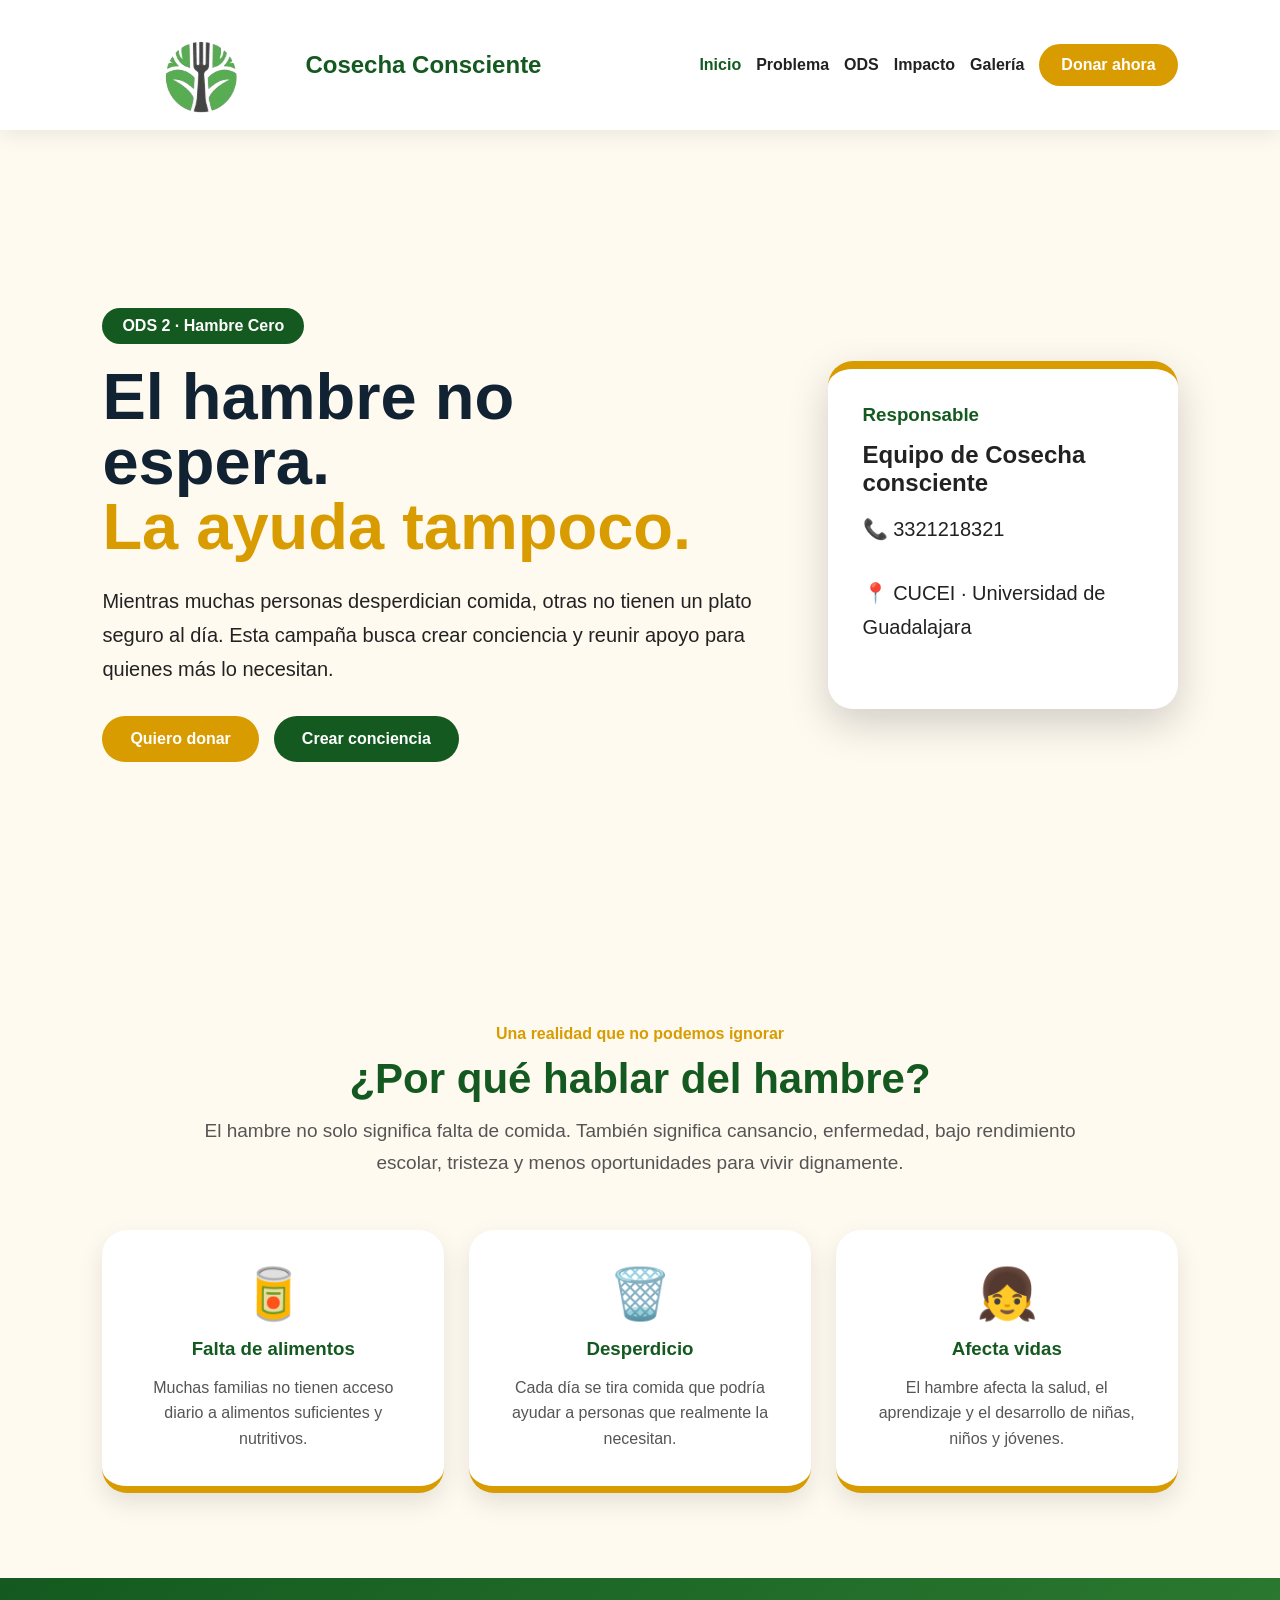
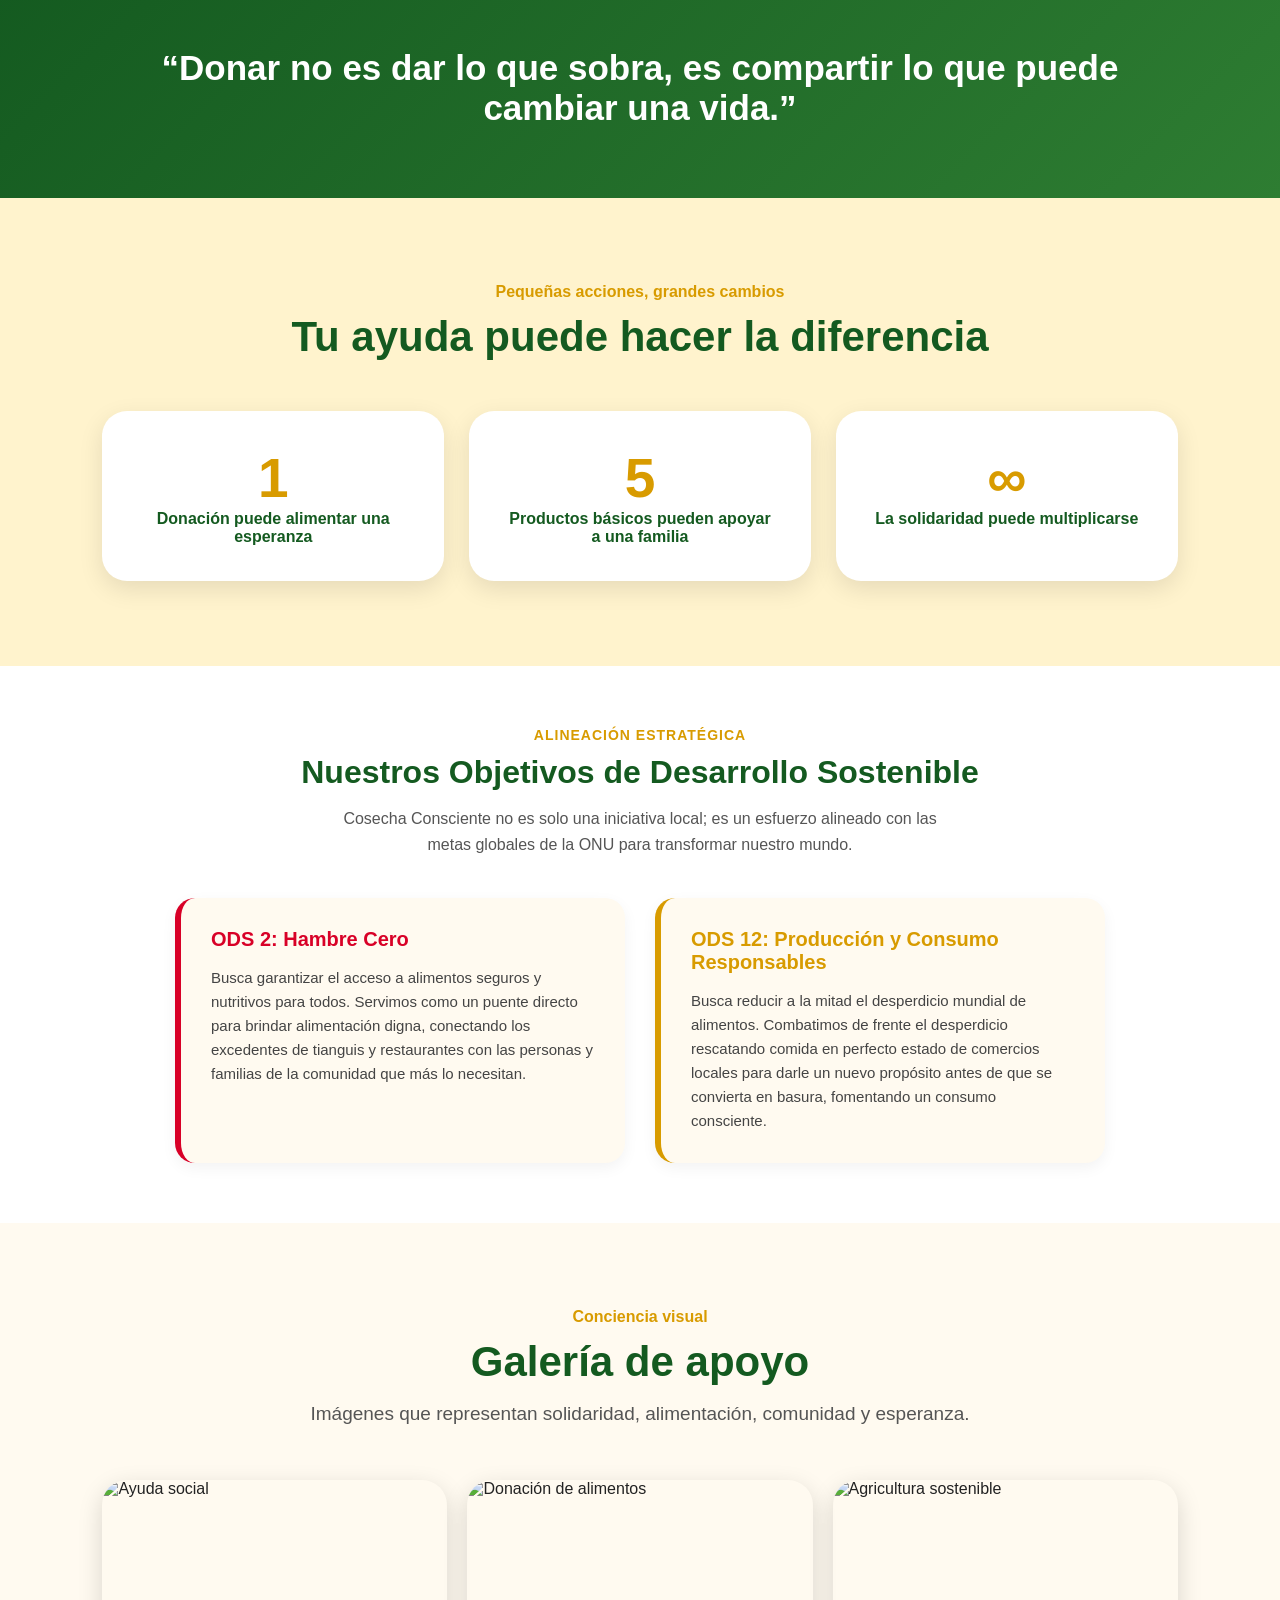
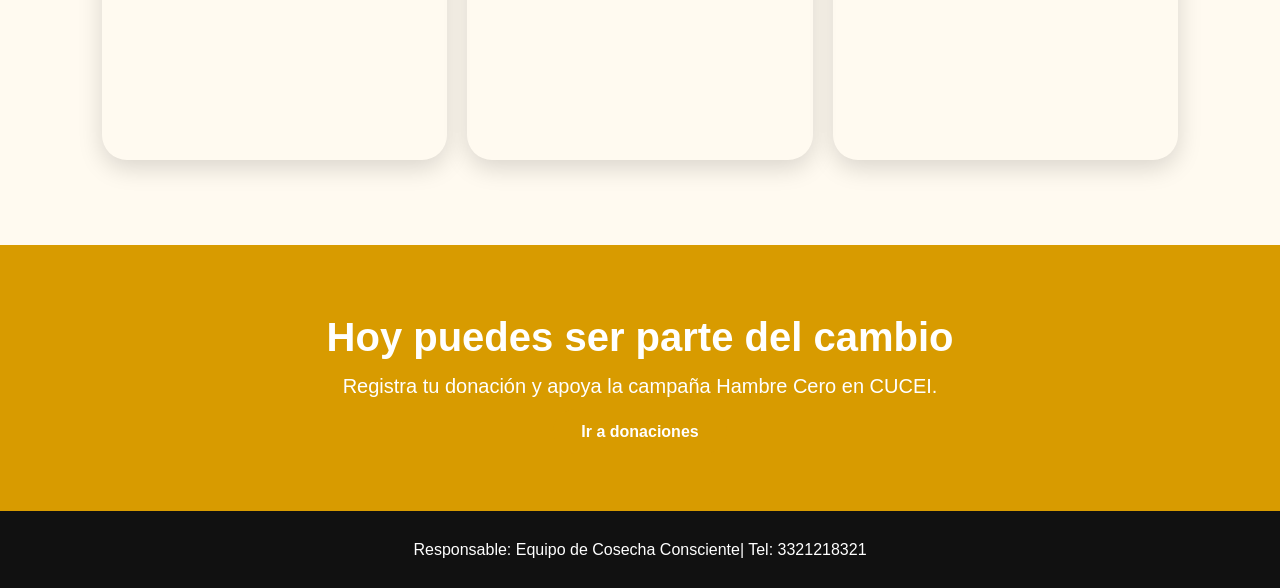
==== index.html @ c994733c "Add files via upload" ====
<!DOCTYPE html>
<html lang="es">
<head>
    <meta charset="UTF-8">
    <meta name="viewport" content="width=device-width, initial-scale=1.0">
    <title>Cosecha Consciente</title>
    <link rel="stylesheet" href="style.css">
</head>
<body>

<header class="navbar">
    <div class="logo">
        <img src="logooo2.png" alt="Logo Cosecha Consciente">
        <div>
            <h2>Cosecha Consciente</h2>
        </div>
    </div>

   <nav>
    <a href="index.html" class="activo">Inicio</a>
    <a href="#problema">Problema</a>
    <a href="#ods">ODS</a> <a href="#impacto">Impacto</a>
    <a href="#galeria">Galería</a>
    <a href="donaciones.html" class="btn-menu">Donar ahora</a>
</nav>
</header>

<section class="hero impactante">
    <div class="hero-texto animar">
        <span class="etiqueta">ODS 2 · Hambre Cero</span>
        <h1>El hambre no espera. <br><span>La ayuda tampoco.</span></h1>
        <p>
            Mientras muchas personas desperdician comida, otras no tienen un plato seguro al día.
            Esta campaña busca crear conciencia y reunir apoyo para quienes más lo necesitan.
        </p>

        <div class="botones">
            <a href="donaciones.html" class="btn btn-amarillo">Quiero donar</a>
            <a href="#problema" class="btn btn-verde">Crear conciencia</a>
        </div>
    </div>

    <div class="hero-card animar">
        <h3>Responsable</h3>
        <h2>Equipo de Cosecha consciente</h2>
        <p>📞 3321218321</p>
        <p>📍 CUCEI · Universidad de Guadalajara</p>
    </div>
</section>

<section class="seccion" id="problema">
    <div class="titulo animar">
        <span class="subtitulo">Una realidad que no podemos ignorar</span>
        <h2>¿Por qué hablar del hambre?</h2>
        <p>
            El hambre no solo significa falta de comida. También significa cansancio, enfermedad,
            bajo rendimiento escolar, tristeza y menos oportunidades para vivir dignamente.
        </p>
    </div>

    <div class="tarjetas">
        <div class="tarjeta animar">
            <span>🥫</span>
            <h3>Falta de alimentos</h3>
            <p>Muchas familias no tienen acceso diario a alimentos suficientes y nutritivos.</p>
        </div>

        <div class="tarjeta animar">
            <span>🗑️</span>
            <h3>Desperdicio</h3>
            <p>Cada día se tira comida que podría ayudar a personas que realmente la necesitan.</p>
        </div>

        <div class="tarjeta animar">
            <span>👧</span>
            <h3>Afecta vidas</h3>
            <p>El hambre afecta la salud, el aprendizaje y el desarrollo de niñas, niños y jóvenes.</p>
        </div>
    </div>
</section>

<section class="bloque-frase">
    <h2>“Donar no es dar lo que sobra, es compartir lo que puede cambiar una vida.”</h2>
</section>

<section class="seccion impacto" id="impacto">
    <div class="titulo animar">
        <span class="subtitulo">Pequeñas acciones, grandes cambios</span>
        <h2>Tu ayuda puede hacer la diferencia</h2>
    </div>

    <div class="contador-grid">
        <div class="contador animar">
            <h3>1</h3>
            <p>Donación puede alimentar una esperanza</p>
        </div>

        <div class="contador animar">
            <h3>5</h3>
            <p>Productos básicos pueden apoyar a una familia</p>
        </div>

        <div class="contador animar">
            <h3>∞</h3>
            <p>La solidaridad puede multiplicarse</p>
        </div>
    </div>
</section>
<section class="seccion-ods" id="ods">
    <div class="ods-titulo animar">
        <span class="ods-subtitulo">Alineación Estratégica</span>
        <h2>Nuestros Objetivos de Desarrollo Sostenible</h2>
        <p>Cosecha Consciente no es solo una iniciativa local; es un esfuerzo alineado con las metas globales de la ONU para transformar nuestro mundo.</p>
    </div>

    <div class="ods-grid">
        <div class="ods-tarjeta animar tarjeta-hambre">
            <h3>ODS 2: Hambre Cero</h3>
            <p>
                Busca garantizar el acceso a alimentos seguros y nutritivos para todos. Servimos como un puente directo para brindar alimentación digna, conectando los excedentes de tianguis y restaurantes con las personas y familias de la comunidad que más lo necesitan.
            </p>
        </div>

        <div class="ods-tarjeta animar tarjeta-consumo">
            <h3>ODS 12: Producción y Consumo Responsables</h3>
            <p>
                Busca reducir a la mitad el desperdicio mundial de alimentos. Combatimos de frente el desperdicio rescatando comida en perfecto estado de comercios locales para darle un nuevo propósito antes de que se convierta en basura, fomentando un consumo consciente.
            </p>
        </div>
    </div>
</section>
<section class="seccion galeria" id="galeria">
    <div class="titulo animar">
        <span class="subtitulo">Conciencia visual</span>
        <h2>Galería de apoyo</h2>
        <p>Imágenes que representan solidaridad, alimentación, comunidad y esperanza.</p>
    </div>

    <div class="galeria-grid">
        <img class="animar" src="https://images.unsplash.com/photo-1488521787991-ed7bbaae773c?auto=format&fit=crop&w=900&q=80" alt="Ayuda social">
        <img class="animar" src="https://images.unsplash.com/photo-1593113598332-cd288d649433?auto=format&fit=crop&w=900&q=80" alt="Donación de alimentos">
        <img class="animar" src="https://images.unsplash.com/photo-1464226184884-fa280b87c399?auto=format&fit=crop&w=900&q=80" alt="Agricultura sostenible">
    </div>
</section>

<section class="llamado">
    <h2>Hoy puedes ser parte del cambio</h2>
    <p>Registra tu donación y apoya la campaña Hambre Cero en CUCEI.</p>
    <a href="donaciones.html" class="btn btn-amarillo">Ir a donaciones</a>
</section>

<footer>
    <p>Responsable: Equipo de Cosecha Consciente| Tel: 3321218321</p>
</footer>

<script src="script.js"></script>
</body>
</html>
---- style.css ----
* {
    margin: 0;
    padding: 0;
    box-sizing: border-box;
}

html {
    scroll-behavior: smooth;
}

body {
    font-family: Arial, Helvetica, sans-serif;
    background: #fffaf0;
    color: #222;
}

.navbar {
    background: white;
    padding: 15px 8%;
    display: flex;
    justify-content: space-between;
    align-items: center;
    box-shadow: 0 5px 20px rgba(0,0,0,0.08);
    position: sticky;
    top: 0;
    z-index: 100;
}

.logo {
    display: flex;
    gap: 3px;
    align-items: center;
}

.logo span {
    font-size: 40px;
}

.logo h2 {
    color: #145a20;
}

.logo p {
    color: #d89b00;
    font-weight: bold;
}

nav {
    display: flex;
    gap: 15px;
    align-items: center;
}

nav a {
    text-decoration: none;
    color: #222;
    font-weight: bold;
    position: relative;
}

nav a:hover,
nav a.activo {
    color: #145a20;
}

.btn-menu {
    background: #d89b00;
    color: white !important;
    padding: 12px 22px;
    border-radius: 30px;
}

.hero {
    min-height: 90vh;
    padding: 90px 8%;
    display: flex;
    justify-content: space-between;
    align-items: center;
    gap: 40px;
}

.impactante {
    background:
    linear-gradient(90deg, rgba(255,250,240,0.97) 35%, rgba(255,250,240,0.45)),
    url("https://images.unsplash.com/photo-1593113598332-cd288d649433?auto=format&fit=crop&w=1600&q=80");
    background-size: cover;
    background-position: center;
}

.hero-texto {
    max-width: 650px;
}

.etiqueta {
    display: inline-block;
    background: #145a20;
    color: white;
    padding: 9px 20px;
    border-radius: 25px;
    font-weight: bold;
    margin-bottom: 20px;
}

.hero h1 {
    font-size: 65px;
    line-height: 1;
    color: #123;
    margin-bottom: 25px;
}

.hero h1 span {
    color: #d89b00;
}

.hero p {
    font-size: 20px;
    line-height: 1.7;
    margin-bottom: 30px;
}

.botones {
    display: flex;
    gap: 15px;
    flex-wrap: wrap;
}

.btn {
    border: none;
    padding: 14px 28px;
    border-radius: 30px;
    font-weight: bold;
    text-decoration: none;
    cursor: pointer;
    transition: 0.3s;
    font-size: 16px;
}

.btn:hover {
    transform: scale(1.05);
}

.btn-amarillo {
    background: #d89b00;
    color: white;
}

.btn-verde {
    background: #145a20;
    color: white;
}

.btn-rojo {
    background: #b00020;
    color: white;
}

.hero-card {
    background: white;
    max-width: 350px;
    padding: 35px;
    border-radius: 25px;
    box-shadow: 0 15px 40px rgba(0,0,0,0.18);
    border-top: 8px solid #d89b00;
}

.hero-card h3 {
    color: #145a20;
    margin-bottom: 15px;
}

.hero-card h2 {
    margin-bottom: 15px;
}

.seccion {
    padding: 85px 8%;
}

.titulo {
    text-align: center;
    max-width: 900px;
    margin: auto;
    margin-bottom: 50px;
}

.subtitulo {
    color: #d89b00;
    font-weight: bold;
}

.titulo h2 {
    color: #145a20;
    font-size: 42px;
    margin: 12px 0;
}

.titulo p {
    color: #555;
    font-size: 19px;
    line-height: 1.7;
}

.tarjetas {
    display: grid;
    grid-template-columns: repeat(auto-fit, minmax(260px, 1fr));
    gap: 25px;
}

.tarjeta {
    background: white;
    padding: 35px;
    border-radius: 25px;
    box-shadow: 0 10px 25px rgba(0,0,0,0.10);
    text-align: center;
    border-bottom: 7px solid #d89b00;
    transition: 0.3s;
}

.tarjeta:hover {
    transform: translateY(-12px);
}

.tarjeta span {
    font-size: 50px;
}

.tarjeta h3 {
    color: #145a20;
    margin: 15px 0;
}

.tarjeta p {
    color: #555;
    line-height: 1.6;
}

.bloque-frase {
    background: linear-gradient(135deg, #145a20, #2e7d32);
    color: white;
    text-align: center;
    padding: 70px 10%;
}

.bloque-frase h2 {
    font-size: 35px;
}

.impacto {
    background: #fff3cd;
}

.contador-grid {
    display: grid;
    grid-template-columns: repeat(auto-fit, minmax(220px, 1fr));
    gap: 25px;
}
.seccion-ods {
    padding: 60px 8%;
    background-color: #ffffff;
}

.ods-titulo {
    text-align: center;
    margin-bottom: 40px;
}

.ods-subtitulo {
    color: #d89b00;
    font-weight: bold;
    text-transform: uppercase;
    font-size: 14px;
    letter-spacing: 1px;
}

.seccion-ods h2 {
    color: #145a20;
    font-size: 32px;
    margin-top: 10px;
}

.seccion-ods p {
    color: #555;
    max-width: 600px;
    margin: 15px auto 0;
    line-height: 1.6;
}

.ods-grid {
    display: flex;
    gap: 30px;
    flex-wrap: wrap;
    justify-content: center;
    margin-top: 20px;
}

.ods-tarjeta {
    background: #fffaf0;
    padding: 30px;
    border-radius: 20px;
    box-shadow: 0 5px 15px rgba(0,0,0,0.05);
    max-width: 450px;
    flex: 1;
    min-width: 280px;
    transition: transform 0.3s ease;
}

.ods-tarjeta:hover {
    transform: translateY(-5px);
}

.tarjeta-hambre {
    border-left: 6px solid #d80027; /* Rojo característico de ODS 2 */
}

.tarjeta-consumo {
    border-left: 6px solid #d89b00; /* Dorado/Naranja de ODS 12 */
}

.ods-tarjeta h3 {
    margin-bottom: 15px;
    font-size: 20px;
}

.tarjeta-hambre h3 {
    color: #d80027;
}

.tarjeta-consumo h3 {
    color: #d89b00;
}

.ods-tarjeta p {
    color: #444;
    font-size: 15px;
    line-height: 1.6;
    text-align: left;
}
.contador {
    background: white;
    padding: 35px;
    border-radius: 25px;
    text-align: center;
    box-shadow: 0 8px 25px rgba(0,0,0,0.10);
}

.contador h3 {
    font-size: 55px;
    color: #d89b00;
}

.contador p {
    color: #145a20;
    font-weight: bold;
}

.galeria-grid {
    display: grid;
    grid-template-columns: repeat(auto-fit, minmax(260px, 1fr));
    gap: 20px;
}

.galeria-grid img {
    width: 100%;
    height: 280px;
    object-fit: cover;
    border-radius: 25px;
    box-shadow: 0 8px 25px rgba(0,0,0,0.15);
    transition: 0.3s;
}

.galeria-grid img:hover {
    transform: scale(1.04);
}

.llamado {
    background: #d89b00;
    color: white;
    text-align: center;
    padding: 70px 8%;
}

.llamado h2 {
    font-size: 40px;
    margin-bottom: 15px;
}

.llamado p {
    font-size: 20px;
    margin-bottom: 25px;
}

.hero-donaciones {
    padding: 90px 8%;
    color: white;
    background:
    linear-gradient(rgba(20,90,32,0.88), rgba(20,90,32,0.88)),
    url("https://images.unsplash.com/photo-1593113598332-cd288d649433?auto=format&fit=crop&w=1600&q=80");
    background-size: cover;
    background-position: center;
}

.hero-donaciones h1 {
    font-size: 55px;
    margin: 15px 0;
}

.hero-donaciones p {
    font-size: 20px;
    max-width: 800px;
    line-height: 1.7;
}

.donacion-layout {
    padding: 70px 8%;
    display: grid;
    grid-template-columns: 1.1fr 0.9fr;
    gap: 35px;
}

.info-donacion,
.form-card {
    background: white;
    padding: 35px;
    border-radius: 25px;
    box-shadow: 0 10px 30px rgba(0,0,0,0.12);
}

.info-donacion h2,
.form-card h2 {
    color: #145a20;
    margin-bottom: 20px;
}

.info-box {
    background: #f6f8ef;
    padding: 20px;
    border-radius: 18px;
    margin-bottom: 20px;
    border-left: 6px solid #d89b00;
}

.info-box h3 {
    color: #145a20;
    margin-bottom: 8px;
}

.info-box p {
    line-height: 1.6;
}

.mini-grid {
    display: grid;
    grid-template-columns: repeat(auto-fit, minmax(180px, 1fr));
    gap: 12px;
}

.mini-grid div {
    background: #fff3cd;
    padding: 15px;
    border-radius: 15px;
    font-weight: bold;
    color: #145a20;
}

form {
    display: flex;
    flex-direction: column;
}

form label {
    font-weight: bold;
    margin-top: 15px;
    margin-bottom: 6px;
}

form input,
form textarea,
form select {
    padding: 13px;
    border-radius: 12px;
    border: 2px solid #ddd;
    font-size: 16px;
}

form input:focus,
form textarea:focus,
form select:focus {
    outline: none;
    border-color: #d89b00;
}

form button {
    margin-top: 25px;
}

.modal {
    display: none;
    position: fixed;
    z-index: 300;
    top: 0;
    left: 0;
    width: 100%;
    height: 100vh;
    background: rgba(0,0,0,0.65);
    justify-content: center;
    align-items: center;
    padding: 20px;
}

.modal-contenido {
    background: white;
    padding: 35px;
    border-radius: 25px;
    max-width: 550px;
    width: 100%;
    box-shadow: 0 15px 40px rgba(0,0,0,0.30);
}

.modal-contenido h2 {
    color: #145a20;
    margin-bottom: 15px;
}

.modal-contenido p {
    line-height: 1.7;
    margin-bottom: 25px;
}

.modal-botones {
    display: flex;
    gap: 15px;
    flex-wrap: wrap;
}

footer {
    background: #111;
    color: white;
    text-align: center;
    padding: 25px;
    line-height: 1.7;
}

.animar {
    opacity: 0;
    transform: translateY(40px);
    transition: 0.9s ease;
}

.animar.visible {
    opacity: 1;
    transform: translateY(0);
}

@media (max-width: 900px) {
    .navbar {
        flex-direction: column;
        gap: 15px;
    }

    nav {
        flex-wrap: wrap;
        justify-content: center;
    }

    .hero {
        flex-direction: column;
        text-align: center;
    }

    .hero h1 {
        font-size: 45px;
    }

    .donacion-layout {
        grid-template-columns: 1fr;
    }

    .hero-donaciones h1 {
        font-size: 42px;
    }
}
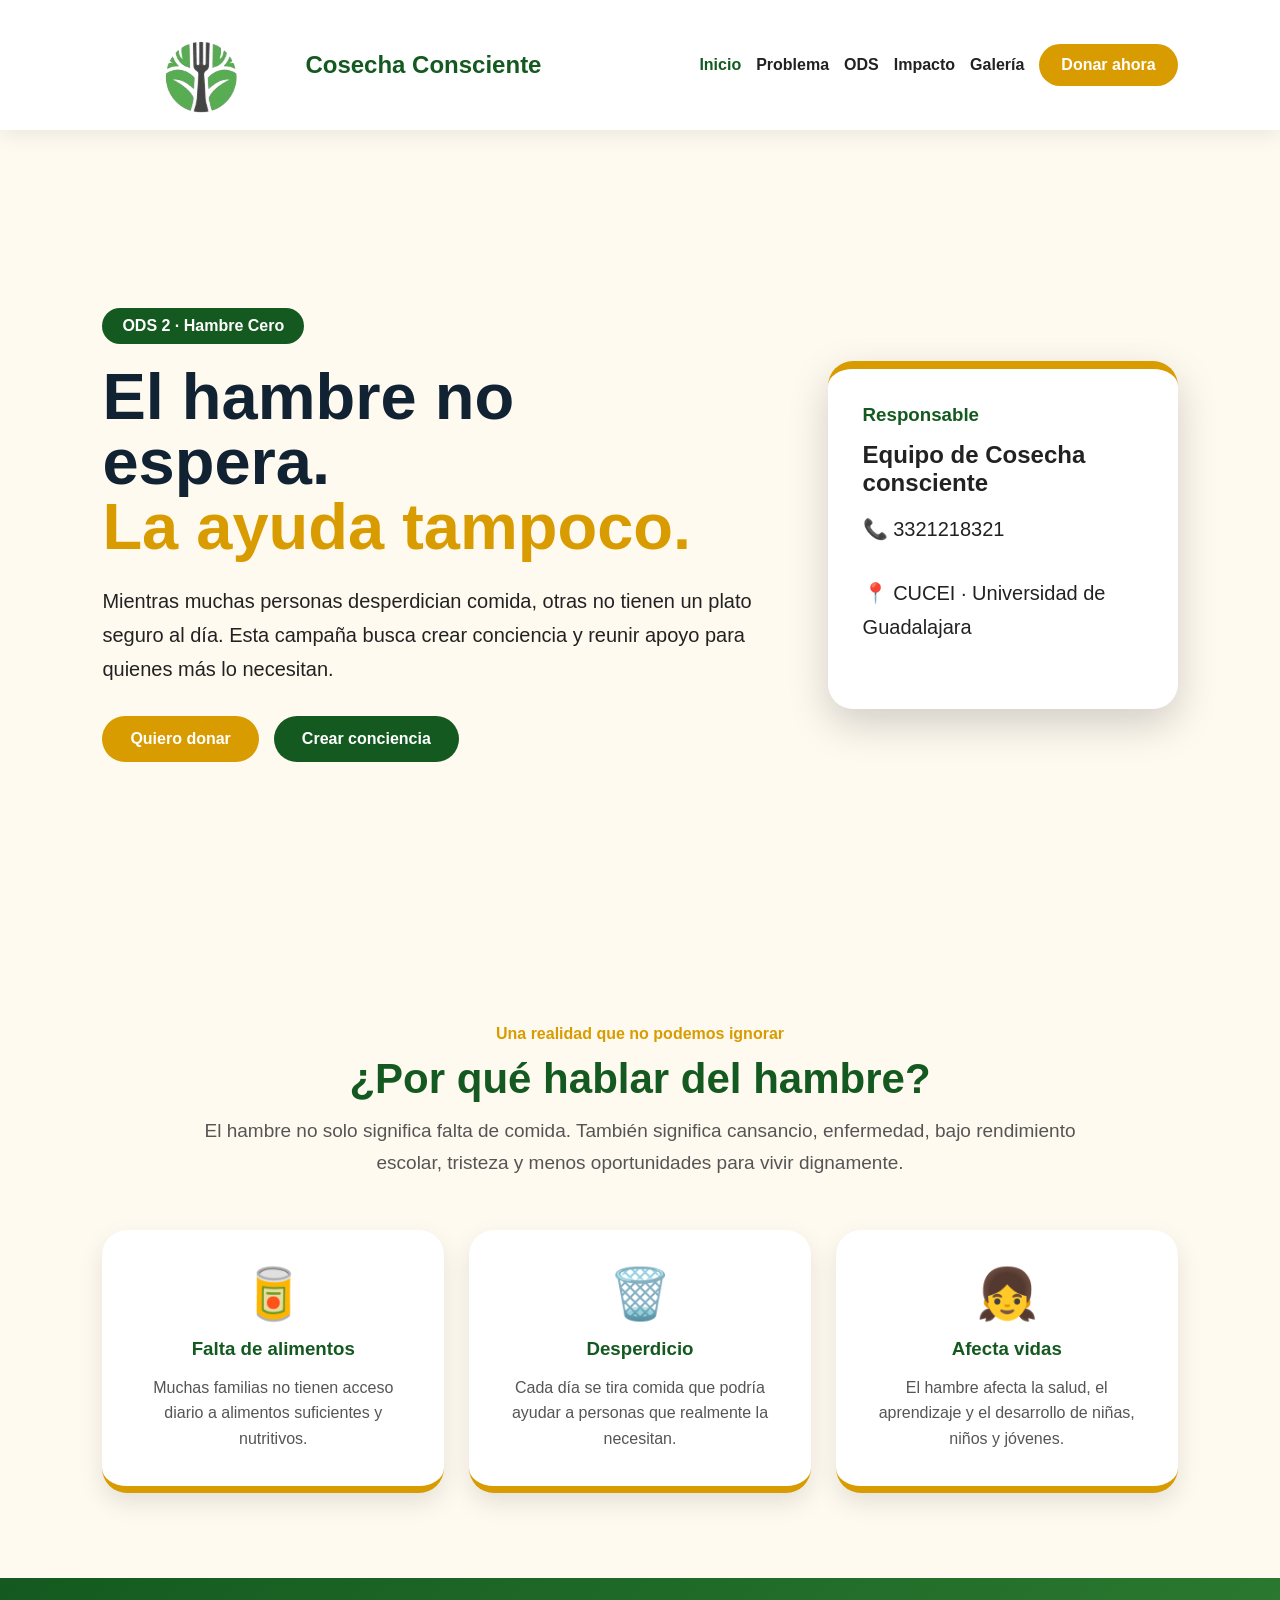
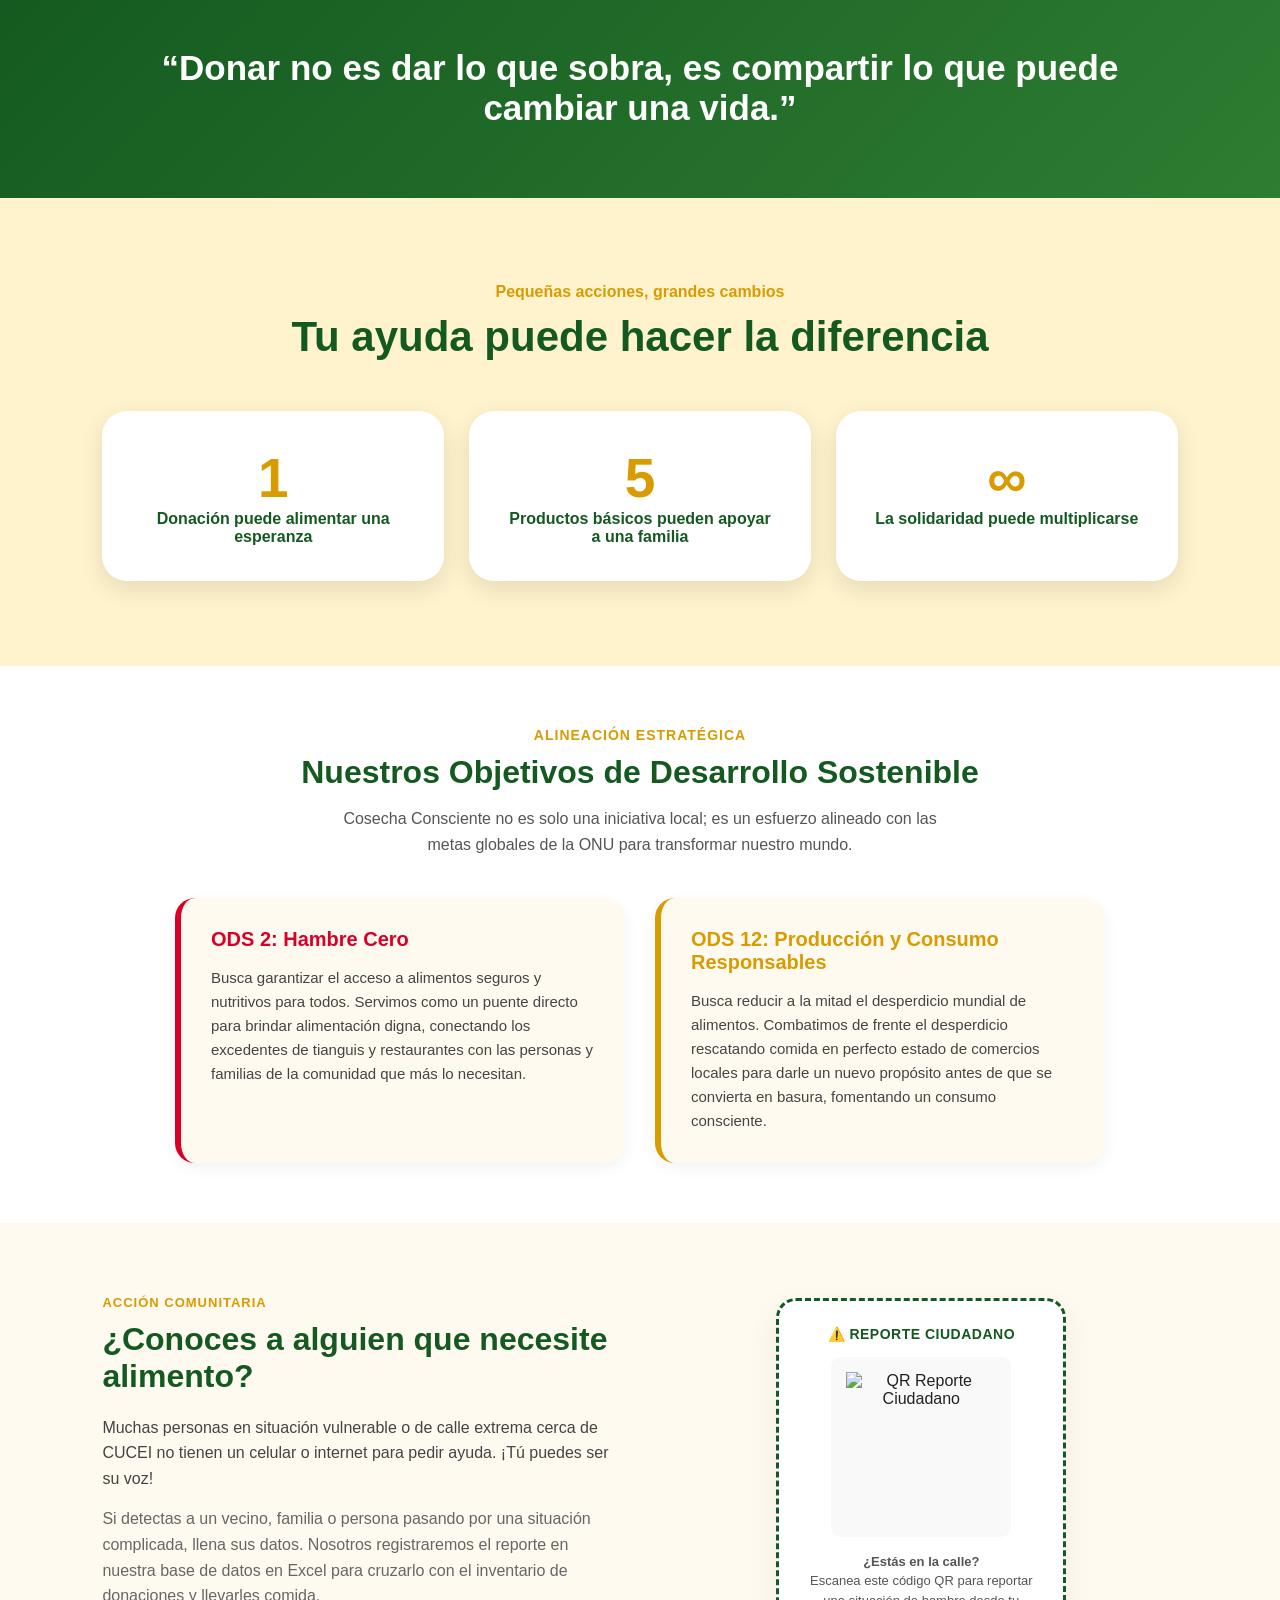
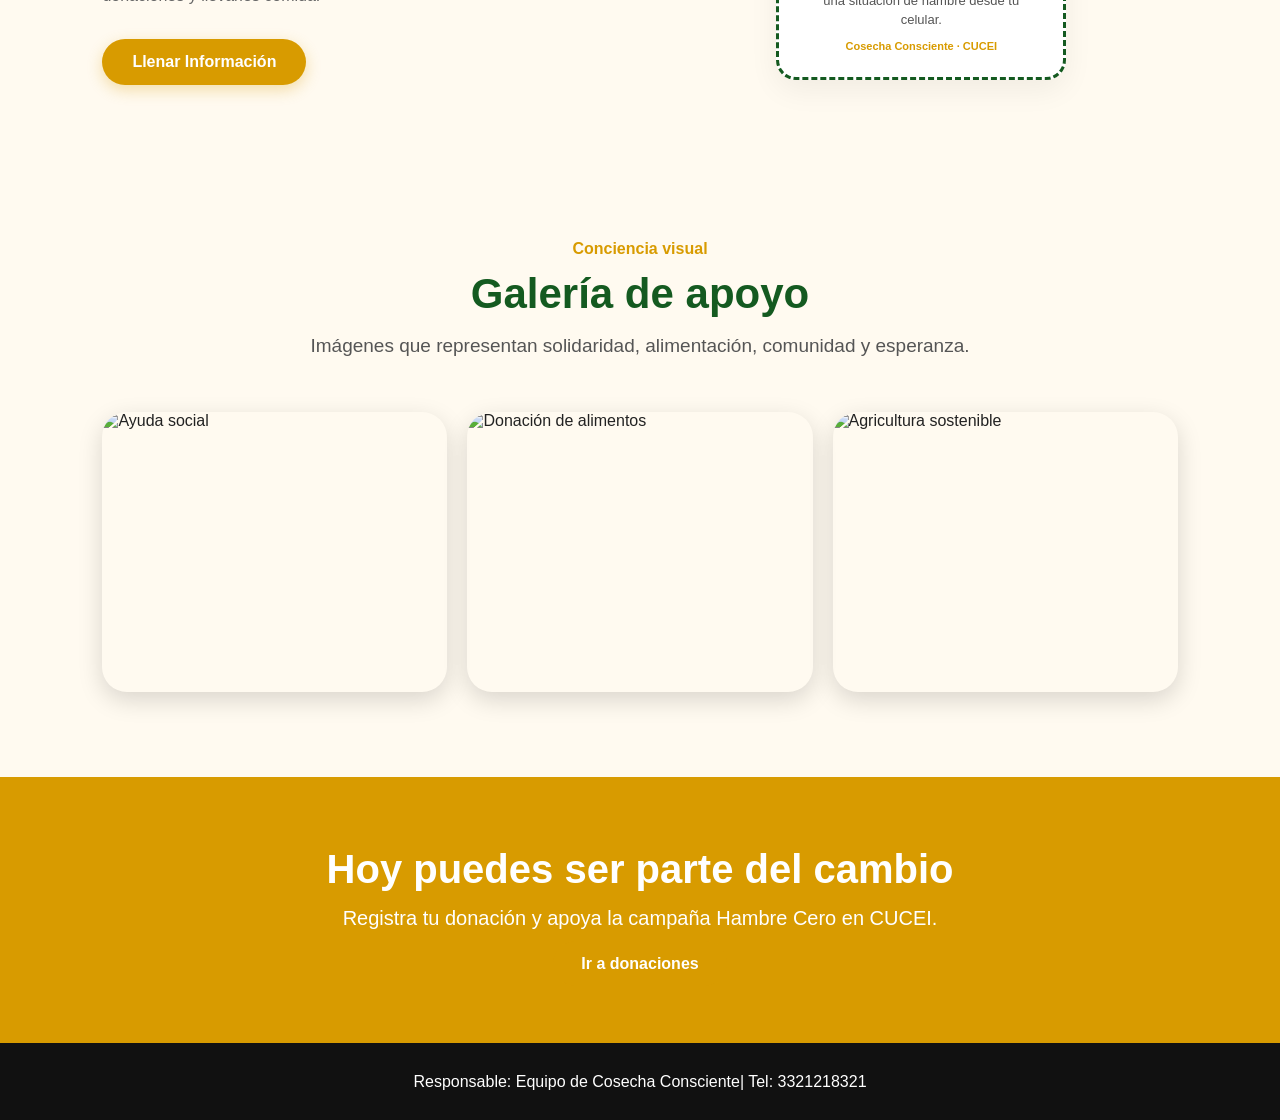
==== commit c23dd4db: "Add files via upload" ====
--- a/index.html
+++ b/index.html
@@ -129,6 +129,40 @@
         </div>
     </div>
 </section>
+<section class="seccion-reportar" id="ayuda-comunidad">
+    <div class="reportar-container">
+        
+        <div class="reportar-texto animar">
+            <span class="reportar-etiqueta">Acción Comunitaria</span>
+            <h2>¿Conoces a alguien que necesite alimento?</h2>
+            <p>
+                Muchas personas en situación vulnerable o de calle extrema cerca de CUCEI no tienen un celular o internet para pedir ayuda. ¡Tú puedes ser su voz!
+            </p>
+            <p class="descripcion-sistema">
+                Si detectas a un vecino, familia o persona pasando por una situación complicada, llena sus datos. Nosotros registraremos el reporte en nuestra base de datos en Excel para cruzarlo con el inventario de donaciones y llevarles comida.
+            </p>
+            <a href="donaciones.html" class="btn-reportar">Llenar Información</a>
+        </div>
+
+        <div class="reportar-qr-box animar">
+            <div class="poster-calle">
+                <div class="poster-header">
+                    <span>⚠️ REPORTE CIUDADANO</span>
+                </div>
+                
+                <div class="qr-grafico">
+                    <img src="https://api.qrserver.com/v1/create-qr-code/?size=150x150&data=https://edgarrivera6995-sketch.github.io/cosecha-consciente/donaciones.html" alt="QR Reporte Ciudadano">
+                </div>
+                
+                <div class="poster-footer">
+                    <p><strong>¿Estás en la calle?</strong> <br>Escanea este código QR para reportar una situación de hambre desde tu celular.</p>
+                    <span class="marca-proyecto">Cosecha Consciente · CUCEI</span>
+                </div>
+            </div>
+        </div>
+
+    </div>
+</section>
 <section class="seccion galeria" id="galeria">
     <div class="titulo animar">
         <span class="subtitulo">Conciencia visual</span>
--- a/style.css
+++ b/style.css
@@ -307,7 +307,123 @@
 .ods-tarjeta:hover {
     transform: translateY(-5px);
 }
-
+/* ========================================== */
+/* ESTILOS DEL APARTADO DE REPORTE Y QR       */
+/* ========================================== */
+.seccion-reportar {
+    padding: 70px 8%;
+    background-color: #fffaf0; 
+}
+
+.reportar-container {
+    display: flex;
+    align-items: center;
+    gap: 50px;
+    flex-wrap: wrap;
+}
+
+.reportar-texto {
+    flex: 1;
+    min-width: 320px;
+}
+
+.reportar-etiqueta {
+    color: #d89b00; 
+    font-weight: bold;
+    text-transform: uppercase;
+    font-size: 13px;
+    letter-spacing: 1px;
+}
+
+.reportar-texto h2 {
+    color: #145a20; 
+    font-size: 32px;
+    margin: 10px 0 20px;
+}
+
+.reportar-texto p {
+    color: #444;
+    line-height: 1.6;
+    font-size: 16px;
+    margin-bottom: 15px;
+}
+
+.descripcion-sistema {
+    font-size: 14px;
+    color: #666 !important;
+    margin-bottom: 30px !important;
+}
+
+.btn-reportar {
+    display: inline-block;
+    padding: 14px 30px;
+    background: #d89b00;
+    color: white;
+    text-decoration: none;
+    font-weight: bold;
+    border-radius: 50px;
+    box-shadow: 0 5px 15px rgba(216, 155, 0, 0.3);
+    transition: all 0.3s ease;
+}
+
+.btn-reportar:hover {
+    background: #145a20;
+    box-shadow: 0 5px 15px rgba(20, 90, 32, 0.3);
+    transform: translateY(-2px);
+}
+
+.reportar-qr-box {
+    flex: 1;
+    min-width: 300px;
+    display: flex;
+    justify-content: center;
+}
+
+.poster-calle {
+    background: white;
+    padding: 25px;
+    border-radius: 20px;
+    box-shadow: 0 10px 30px rgba(0,0,0,0.06);
+    max-width: 290px;
+    text-align: center;
+    border: 3px dashed #145a20; 
+}
+
+.poster-header {
+    font-weight: bold;
+    color: #145a20;
+    font-size: 14px;
+    margin-bottom: 15px;
+    letter-spacing: 0.5px;
+}
+
+.qr-grafico {
+    background: #f9f9f9;
+    padding: 15px;
+    border-radius: 10px;
+    display: inline-block;
+    margin-bottom: 15px;
+}
+
+.qr-grafico img {
+    display: block;
+    width: 150px;
+    height: 150px;
+}
+
+.poster-footer p {
+    font-size: 13px;
+    color: #555;
+    line-height: 1.5;
+    margin-bottom: 10px;
+}
+
+.marca-proyecto {
+    font-size: 11px;
+    color: #d89b00;
+    font-weight: bold;
+    display: block;
+}
 .tarjeta-hambre {
     border-left: 6px solid #d80027; /* Rojo característico de ODS 2 */
 }
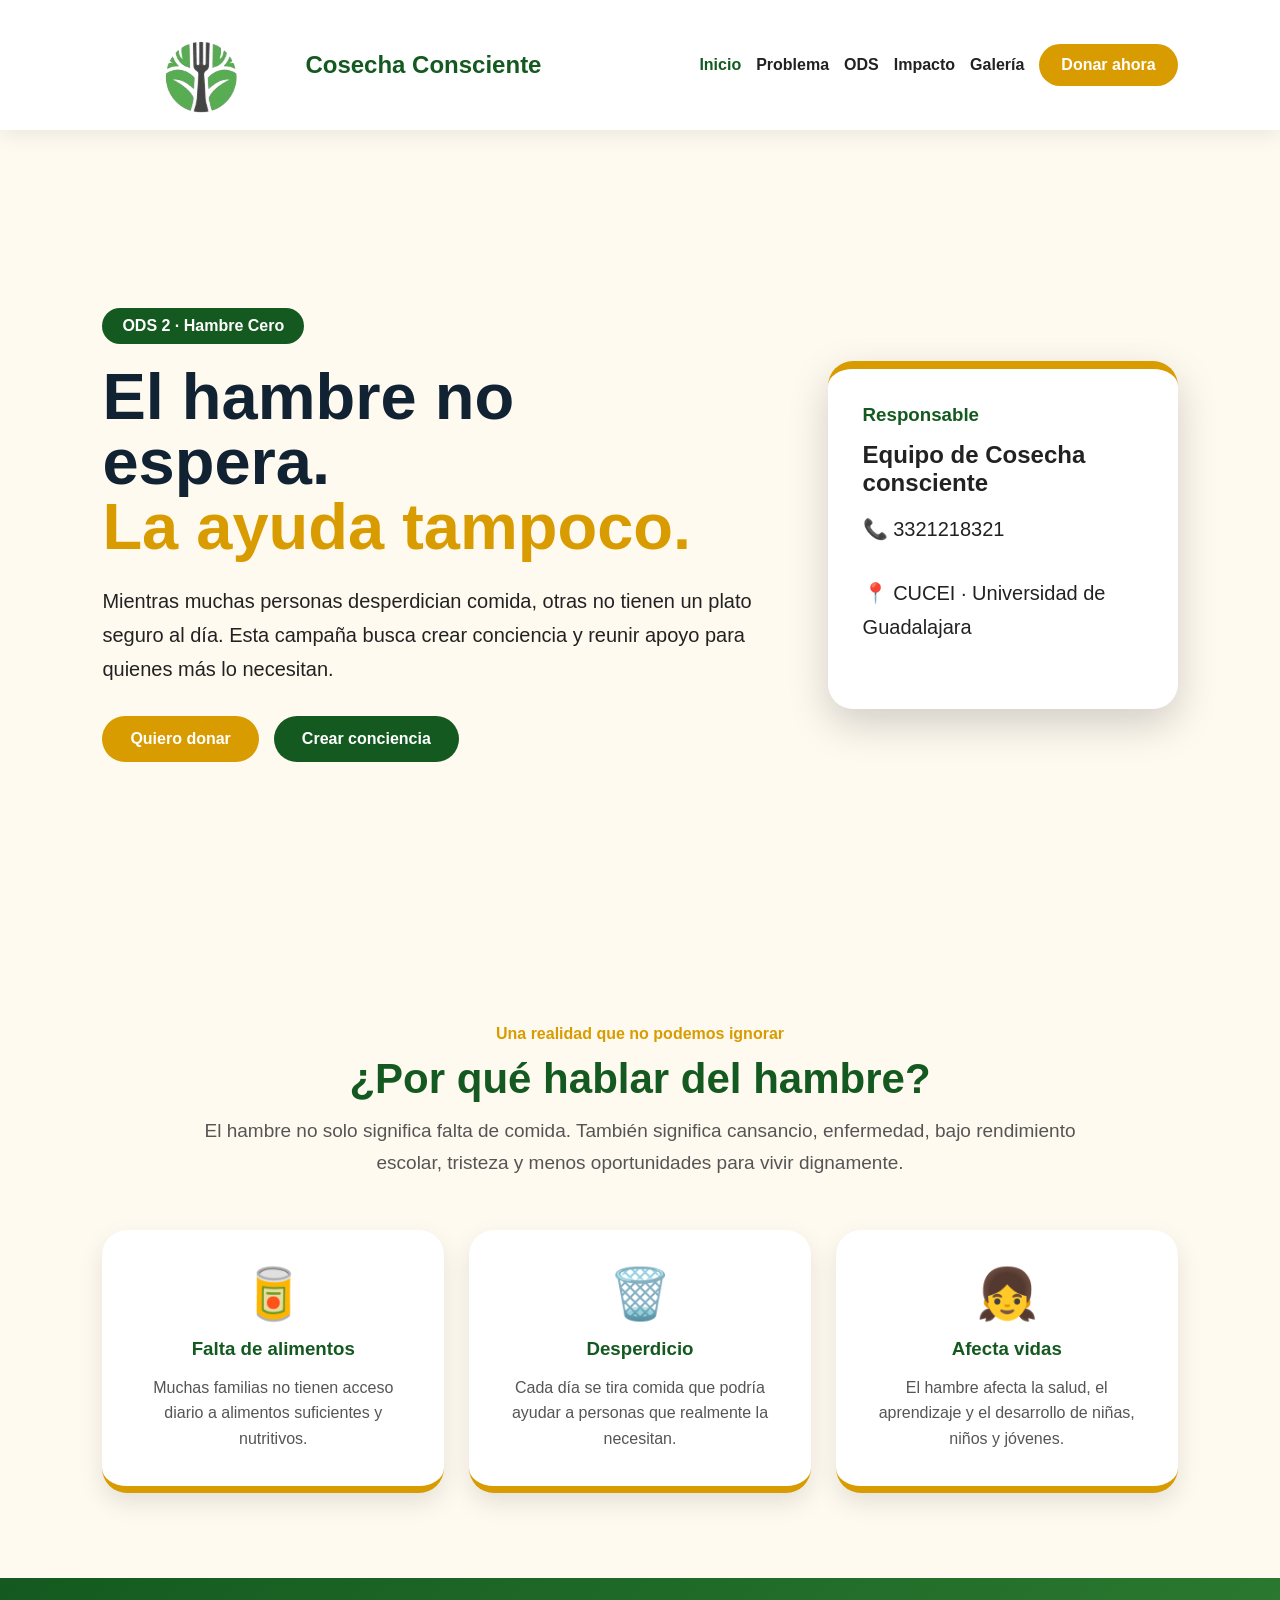
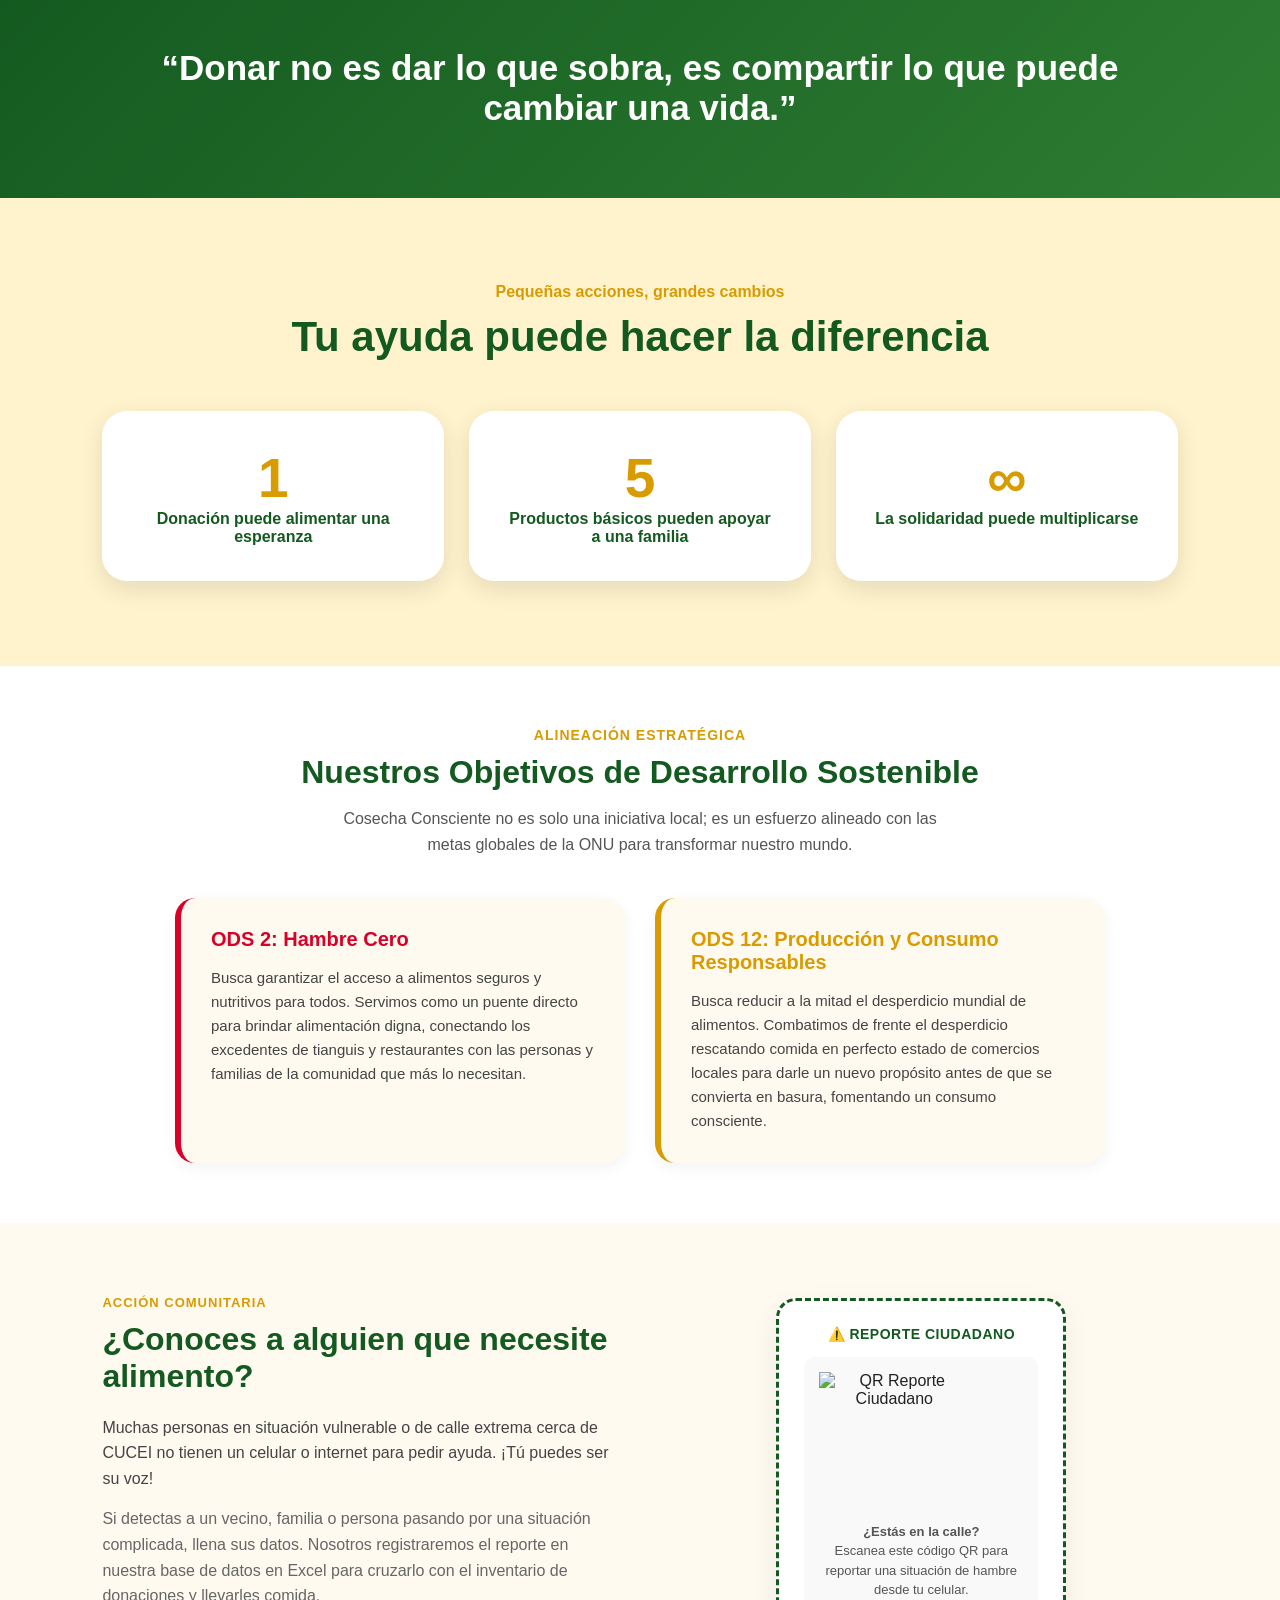
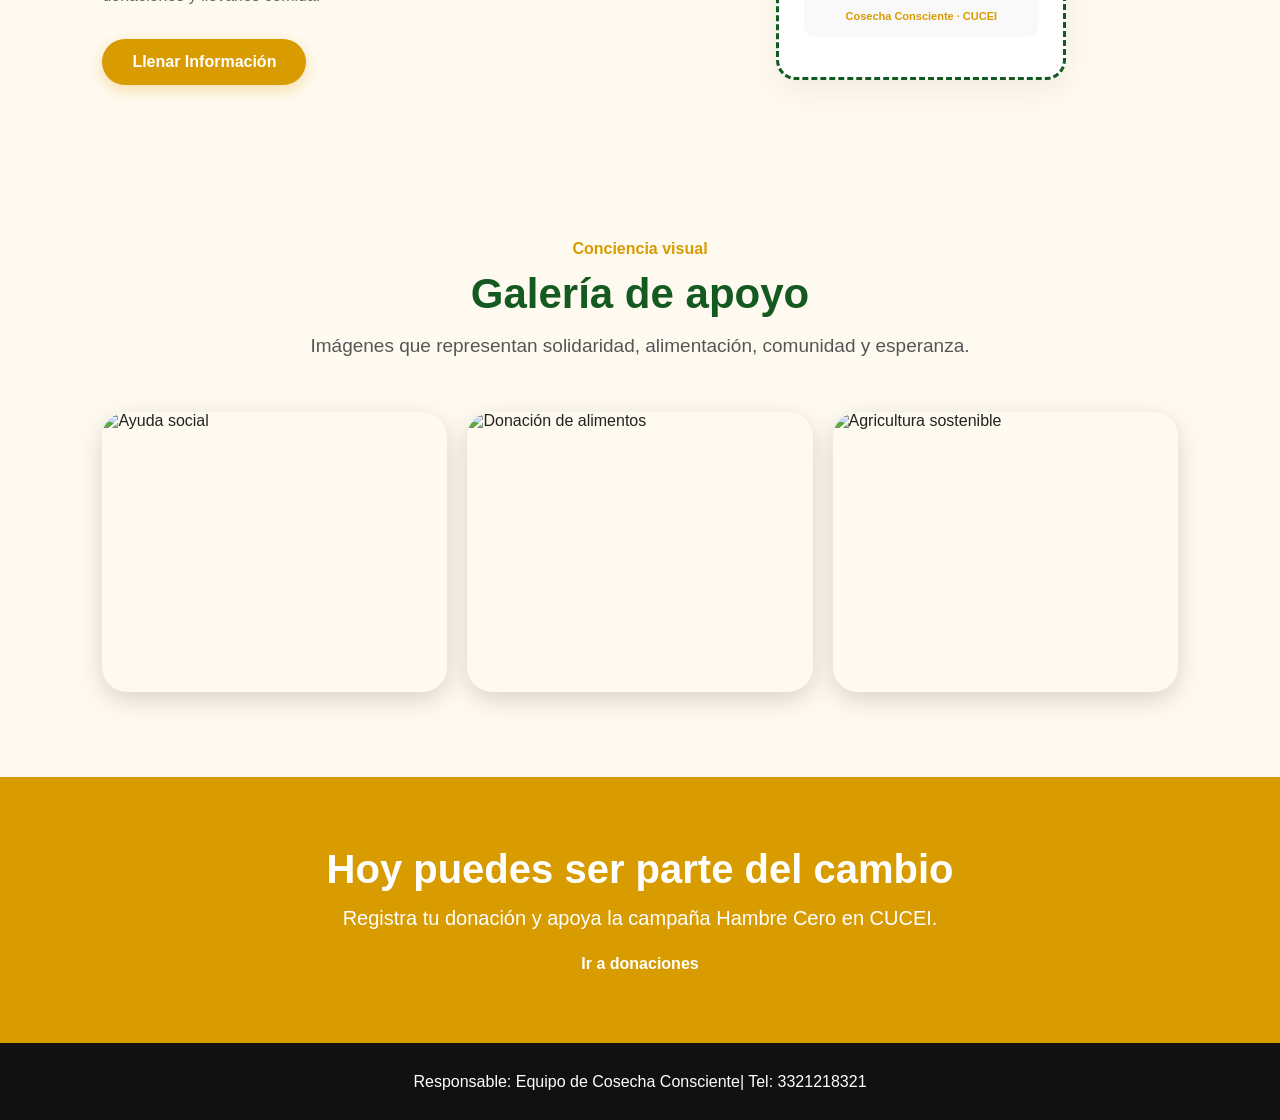
==== commit cc0a6f90: "Add files via upload" ====
--- a/index.html
+++ b/index.html
@@ -151,8 +151,7 @@
                 </div>
                 
                 <div class="qr-grafico">
-                    <img src="https://api.qrserver.com/v1/create-qr-code/?size=150x150&data=https://edgarrivera6995-sketch.github.io/cosecha-consciente/donaciones.html" alt="QR Reporte Ciudadano">
-                </div>
+                    <img src="https://api.qrserver.com/v1/create-qr-code/?size=150x150&data=https://docs.google.com/forms/d/e/1FAIpQLSeESaiU2HlwmHfxRhQaBCzjANnxZ992EZJc5rdGlx20SSHvvw/viewform" alt="QR Reporte Ciudadano">
                 
                 <div class="poster-footer">
                     <p><strong>¿Estás en la calle?</strong> <br>Escanea este código QR para reportar una situación de hambre desde tu celular.</p>
